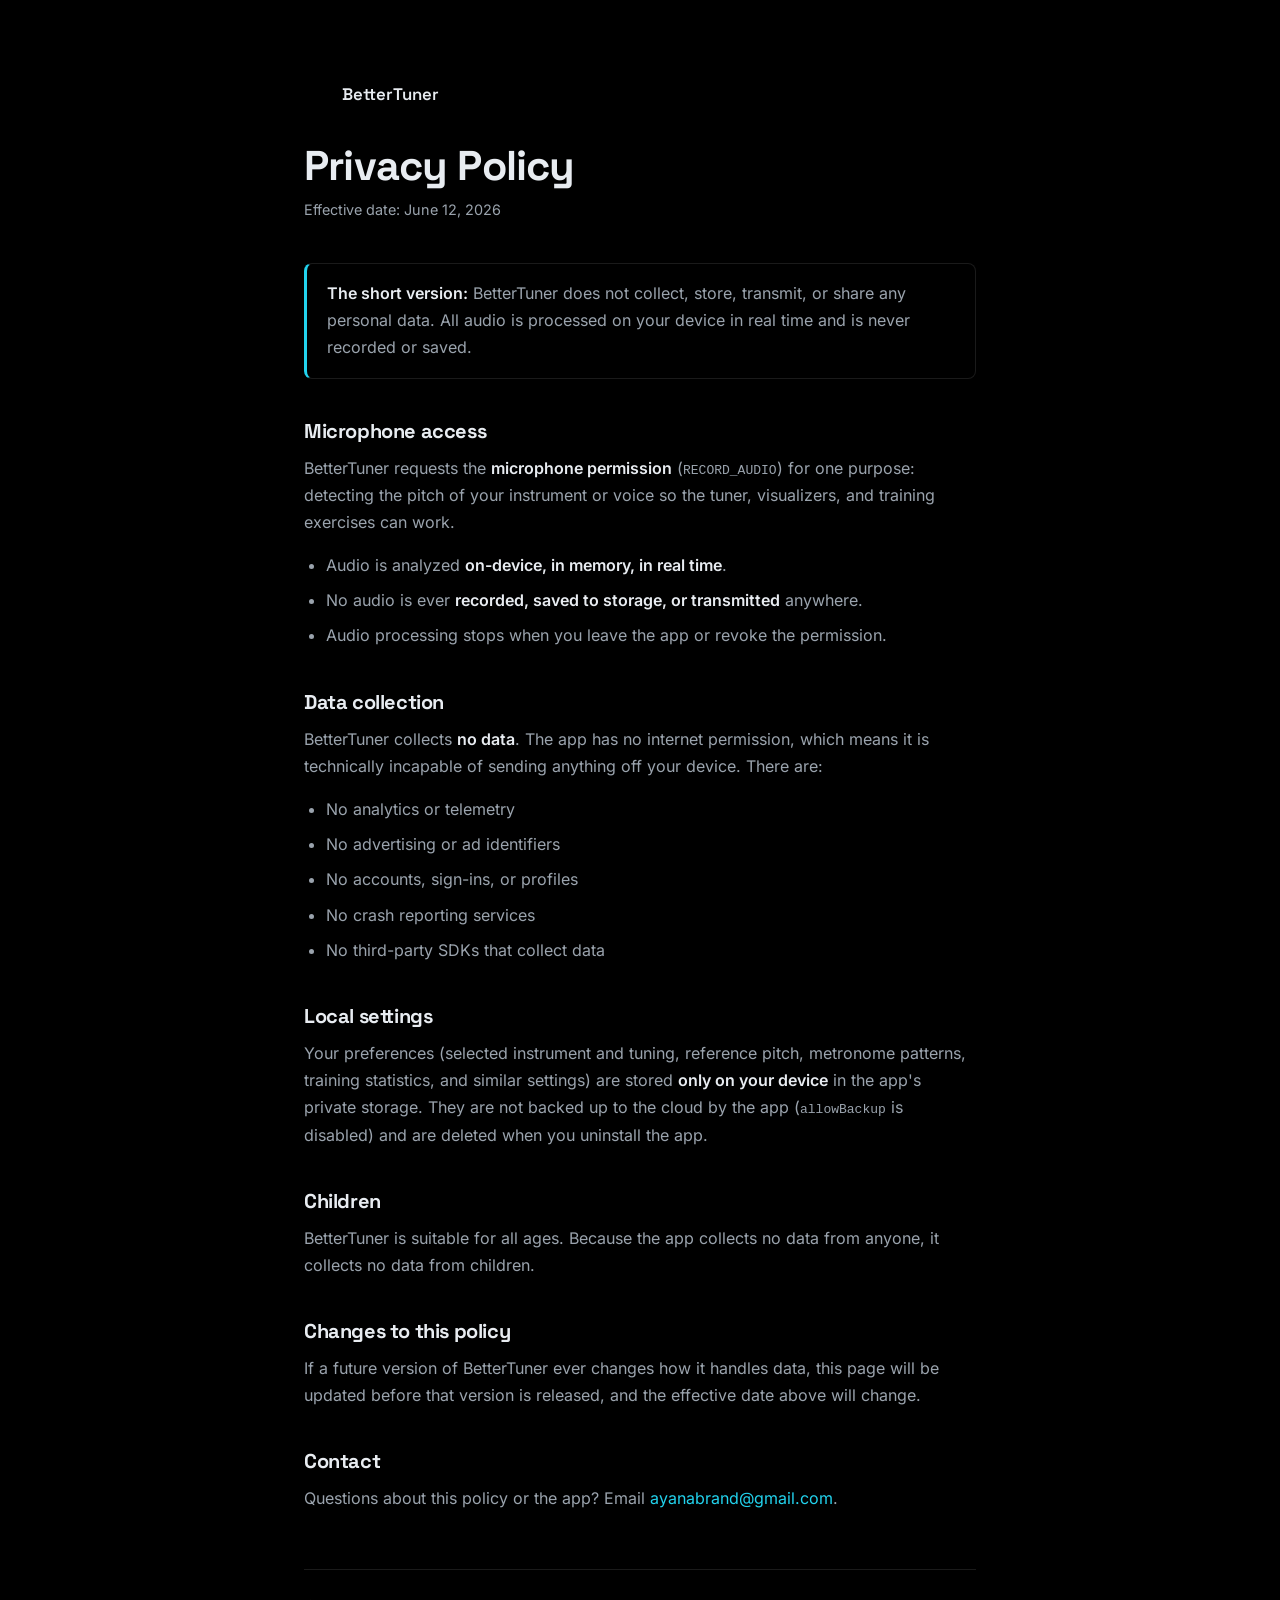
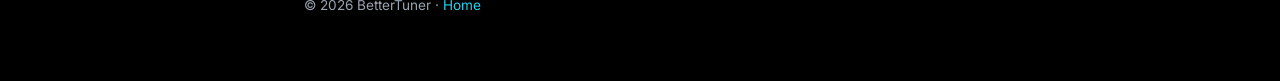
==== privacy.html @ 9a5ba496 "Add privacy policy page for Play Store listing Co-Authored-By: Claude Fable 5 <noreply@anthropic.com" ====
<!DOCTYPE html>
<html lang="en">
<head>
  <meta charset="UTF-8" />
  <meta name="viewport" content="width=device-width, initial-scale=1.0" />
  <meta http-equiv="Content-Security-Policy" content="default-src 'self'; script-src 'self'; style-src 'self' 'unsafe-inline'; img-src 'self' data:; font-src 'self'; connect-src 'self'; object-src 'none'; base-uri 'self'; form-action 'self'" />
  <title>Privacy Policy — BetterTuner</title>
  <meta name="description" content="BetterTuner privacy policy. All audio is processed on-device. No data is collected, stored remotely, or shared." />
  <meta name="theme-color" content="#000000" />
  <link rel="icon" href="assets/favicon.svg" type="image/svg+xml" />
  <link rel="canonical" href="https://bettertuner.com/privacy.html" />
  <link rel="stylesheet" href="assets/fonts.css" />
  <style>
    :root {
      --bg: #000000;
      --text: #e8ecf1;
      --text-dim: #9aa3ad;
      --cyan: #22d3ee;
      --line: rgba(255, 255, 255, 0.10);
    }
    * { box-sizing: border-box; margin: 0; padding: 0; }
    body {
      background: var(--bg);
      color: var(--text);
      font-family: "Inter", system-ui, sans-serif;
      line-height: 1.7;
      -webkit-font-smoothing: antialiased;
    }
    main {
      max-width: 720px;
      margin: 0 auto;
      padding: clamp(32px, 8vw, 80px) 24px 64px;
    }
    h1, h2 {
      font-family: "Space Grotesk", "Inter", system-ui, sans-serif;
      letter-spacing: -0.02em;
      line-height: 1.2;
    }
    h1 { font-size: clamp(1.8rem, 5vw, 2.6rem); margin-bottom: 8px; }
    h2 { font-size: 1.25rem; margin: 40px 0 12px; }
    .meta { color: var(--text-dim); font-size: 0.9rem; margin-bottom: 40px; }
    p, li { color: var(--text-dim); }
    p { margin-bottom: 16px; }
    ul { margin: 0 0 16px 22px; }
    li { margin-bottom: 8px; }
    strong { color: var(--text); font-weight: 600; }
    a { color: var(--cyan); text-decoration: none; }
    a:hover { text-decoration: underline; }
    .brand {
      display: inline-flex;
      align-items: center;
      gap: 10px;
      margin-bottom: 32px;
      font-family: "Space Grotesk", sans-serif;
      font-weight: 600;
      font-size: 1.05rem;
      color: var(--text);
    }
    .brand img { width: 28px; height: 28px; }
    .callout {
      border: 1px solid var(--line);
      border-left: 3px solid var(--cyan);
      border-radius: 8px;
      padding: 16px 20px;
      margin: 24px 0 32px;
    }
    .callout p { margin: 0; }
    footer {
      border-top: 1px solid var(--line);
      margin-top: 56px;
      padding-top: 24px;
      font-size: 0.85rem;
      color: var(--text-dim);
    }
  </style>
</head>
<body>
  <main>
    <a class="brand" href="index.html" aria-label="BetterTuner home">
      <img src="assets/logo.svg" alt="" width="28" height="28" />
      BetterTuner
    </a>

    <h1>Privacy Policy</h1>
    <p class="meta">Effective date: June 12, 2026</p>

    <div class="callout">
      <p><strong>The short version:</strong> BetterTuner does not collect, store, transmit, or share any personal data. All audio is processed on your device in real time and is never recorded or saved.</p>
    </div>

    <h2>Microphone access</h2>
    <p>BetterTuner requests the <strong>microphone permission</strong> (<code>RECORD_AUDIO</code>) for one purpose: detecting the pitch of your instrument or voice so the tuner, visualizers, and training exercises can work.</p>
    <ul>
      <li>Audio is analyzed <strong>on-device, in memory, in real time</strong>.</li>
      <li>No audio is ever <strong>recorded, saved to storage, or transmitted</strong> anywhere.</li>
      <li>Audio processing stops when you leave the app or revoke the permission.</li>
    </ul>

    <h2>Data collection</h2>
    <p>BetterTuner collects <strong>no data</strong>. The app has no internet permission, which means it is technically incapable of sending anything off your device. There are:</p>
    <ul>
      <li>No analytics or telemetry</li>
      <li>No advertising or ad identifiers</li>
      <li>No accounts, sign-ins, or profiles</li>
      <li>No crash reporting services</li>
      <li>No third-party SDKs that collect data</li>
    </ul>

    <h2>Local settings</h2>
    <p>Your preferences (selected instrument and tuning, reference pitch, metronome patterns, training statistics, and similar settings) are stored <strong>only on your device</strong> in the app's private storage. They are not backed up to the cloud by the app (<code>allowBackup</code> is disabled) and are deleted when you uninstall the app.</p>

    <h2>Children</h2>
    <p>BetterTuner is suitable for all ages. Because the app collects no data from anyone, it collects no data from children.</p>

    <h2>Changes to this policy</h2>
    <p>If a future version of BetterTuner ever changes how it handles data, this page will be updated before that version is released, and the effective date above will change.</p>

    <h2>Contact</h2>
    <p>Questions about this policy or the app? Email <a href="mailto:ayanabrand@gmail.com">ayanabrand@gmail.com</a>.</p>

    <footer>
      © <span>2026</span> BetterTuner ·
      <a href="index.html">Home</a>
    </footer>
  </main>
</body>
</html>
---- assets/fonts.css ----
/* Self-hosted fonts — subsetted to what BetterTuner uses.
   Generated from Google Fonts; no third-party requests at runtime. */

/* Inter 400 · latin-ext */
@font-face {
  font-family: 'Inter';
  font-style: normal;
  font-weight: 400;
  font-display: swap;
  src: url(fonts/inter-400-latin-ext.woff2) format('woff2');
  unicode-range: U+0100-02BA, U+02BD-02C5, U+02C7-02CC, U+02CE-02D7, U+02DD-02FF, U+0304, U+0308, U+0329, U+1D00-1DBF, U+1E00-1E9F, U+1EF2-1EFF, U+2020, U+20A0-20AB, U+20AD-20C0, U+2113, U+2C60-2C7F, U+A720-A7FF;
}

/* Inter 400 · latin */
@font-face {
  font-family: 'Inter';
  font-style: normal;
  font-weight: 400;
  font-display: swap;
  src: url(fonts/inter-400-latin.woff2) format('woff2');
  unicode-range: U+0000-00FF, U+0131, U+0152-0153, U+02BB-02BC, U+02C6, U+02DA, U+02DC, U+0304, U+0308, U+0329, U+2000-206F, U+20AC, U+2122, U+2191, U+2193, U+2212, U+2215, U+FEFF, U+FFFD;
}

/* Inter 500 · latin-ext */
@font-face {
  font-family: 'Inter';
  font-style: normal;
  font-weight: 500;
  font-display: swap;
  src: url(fonts/inter-500-latin-ext.woff2) format('woff2');
  unicode-range: U+0100-02BA, U+02BD-02C5, U+02C7-02CC, U+02CE-02D7, U+02DD-02FF, U+0304, U+0308, U+0329, U+1D00-1DBF, U+1E00-1E9F, U+1EF2-1EFF, U+2020, U+20A0-20AB, U+20AD-20C0, U+2113, U+2C60-2C7F, U+A720-A7FF;
}

/* Inter 500 · latin */
@font-face {
  font-family: 'Inter';
  font-style: normal;
  font-weight: 500;
  font-display: swap;
  src: url(fonts/inter-500-latin.woff2) format('woff2');
  unicode-range: U+0000-00FF, U+0131, U+0152-0153, U+02BB-02BC, U+02C6, U+02DA, U+02DC, U+0304, U+0308, U+0329, U+2000-206F, U+20AC, U+2122, U+2191, U+2193, U+2212, U+2215, U+FEFF, U+FFFD;
}

/* Inter 600 · latin-ext */
@font-face {
  font-family: 'Inter';
  font-style: normal;
  font-weight: 600;
  font-display: swap;
  src: url(fonts/inter-600-latin-ext.woff2) format('woff2');
  unicode-range: U+0100-02BA, U+02BD-02C5, U+02C7-02CC, U+02CE-02D7, U+02DD-02FF, U+0304, U+0308, U+0329, U+1D00-1DBF, U+1E00-1E9F, U+1EF2-1EFF, U+2020, U+20A0-20AB, U+20AD-20C0, U+2113, U+2C60-2C7F, U+A720-A7FF;
}

/* Inter 600 · latin */
@font-face {
  font-family: 'Inter';
  font-style: normal;
  font-weight: 600;
  font-display: swap;
  src: url(fonts/inter-600-latin.woff2) format('woff2');
  unicode-range: U+0000-00FF, U+0131, U+0152-0153, U+02BB-02BC, U+02C6, U+02DA, U+02DC, U+0304, U+0308, U+0329, U+2000-206F, U+20AC, U+2122, U+2191, U+2193, U+2212, U+2215, U+FEFF, U+FFFD;
}

/* Noto Sans Bengali 400 · bengali */
@font-face {
  font-family: 'Noto Sans Bengali';
  font-style: normal;
  font-weight: 400;
  font-stretch: 100%;
  font-display: swap;
  src: url(fonts/noto-sans-bengali-400-bengali.woff2) format('woff2');
  unicode-range: U+0951-0952, U+0964-0965, U+0980-09FE, U+1CD0, U+1CD2, U+1CD5-1CD6, U+1CD8, U+1CE1, U+1CEA, U+1CED, U+1CF2, U+1CF5-1CF7, U+200C-200D, U+20B9, U+25CC, U+A8F1;
}

/* Noto Sans Bengali 500 · bengali */
@font-face {
  font-family: 'Noto Sans Bengali';
  font-style: normal;
  font-weight: 500;
  font-stretch: 100%;
  font-display: swap;
  src: url(fonts/noto-sans-bengali-500-bengali.woff2) format('woff2');
  unicode-range: U+0951-0952, U+0964-0965, U+0980-09FE, U+1CD0, U+1CD2, U+1CD5-1CD6, U+1CD8, U+1CE1, U+1CEA, U+1CED, U+1CF2, U+1CF5-1CF7, U+200C-200D, U+20B9, U+25CC, U+A8F1;
}

/* Noto Sans Bengali 600 · bengali */
@font-face {
  font-family: 'Noto Sans Bengali';
  font-style: normal;
  font-weight: 600;
  font-stretch: 100%;
  font-display: swap;
  src: url(fonts/noto-sans-bengali-600-bengali.woff2) format('woff2');
  unicode-range: U+0951-0952, U+0964-0965, U+0980-09FE, U+1CD0, U+1CD2, U+1CD5-1CD6, U+1CD8, U+1CE1, U+1CEA, U+1CED, U+1CF2, U+1CF5-1CF7, U+200C-200D, U+20B9, U+25CC, U+A8F1;
}

/* Space Grotesk 400 · latin-ext */
@font-face {
  font-family: 'Space Grotesk';
  font-style: normal;
  font-weight: 400;
  font-display: swap;
  src: url(fonts/space-grotesk-400-latin-ext.woff2) format('woff2');
  unicode-range: U+0100-02BA, U+02BD-02C5, U+02C7-02CC, U+02CE-02D7, U+02DD-02FF, U+0304, U+0308, U+0329, U+1D00-1DBF, U+1E00-1E9F, U+1EF2-1EFF, U+2020, U+20A0-20AB, U+20AD-20C0, U+2113, U+2C60-2C7F, U+A720-A7FF;
}

/* Space Grotesk 400 · latin */
@font-face {
  font-family: 'Space Grotesk';
  font-style: normal;
  font-weight: 400;
  font-display: swap;
  src: url(fonts/space-grotesk-400-latin.woff2) format('woff2');
  unicode-range: U+0000-00FF, U+0131, U+0152-0153, U+02BB-02BC, U+02C6, U+02DA, U+02DC, U+0304, U+0308, U+0329, U+2000-206F, U+20AC, U+2122, U+2191, U+2193, U+2212, U+2215, U+FEFF, U+FFFD;
}

/* Space Grotesk 500 · latin-ext */
@font-face {
  font-family: 'Space Grotesk';
  font-style: normal;
  font-weight: 500;
  font-display: swap;
  src: url(fonts/space-grotesk-500-latin-ext.woff2) format('woff2');
  unicode-range: U+0100-02BA, U+02BD-02C5, U+02C7-02CC, U+02CE-02D7, U+02DD-02FF, U+0304, U+0308, U+0329, U+1D00-1DBF, U+1E00-1E9F, U+1EF2-1EFF, U+2020, U+20A0-20AB, U+20AD-20C0, U+2113, U+2C60-2C7F, U+A720-A7FF;
}

/* Space Grotesk 500 · latin */
@font-face {
  font-family: 'Space Grotesk';
  font-style: normal;
  font-weight: 500;
  font-display: swap;
  src: url(fonts/space-grotesk-500-latin.woff2) format('woff2');
  unicode-range: U+0000-00FF, U+0131, U+0152-0153, U+02BB-02BC, U+02C6, U+02DA, U+02DC, U+0304, U+0308, U+0329, U+2000-206F, U+20AC, U+2122, U+2191, U+2193, U+2212, U+2215, U+FEFF, U+FFFD;
}

/* Space Grotesk 600 · latin-ext */
@font-face {
  font-family: 'Space Grotesk';
  font-style: normal;
  font-weight: 600;
  font-display: swap;
  src: url(fonts/space-grotesk-600-latin-ext.woff2) format('woff2');
  unicode-range: U+0100-02BA, U+02BD-02C5, U+02C7-02CC, U+02CE-02D7, U+02DD-02FF, U+0304, U+0308, U+0329, U+1D00-1DBF, U+1E00-1E9F, U+1EF2-1EFF, U+2020, U+20A0-20AB, U+20AD-20C0, U+2113, U+2C60-2C7F, U+A720-A7FF;
}

/* Space Grotesk 600 · latin */
@font-face {
  font-family: 'Space Grotesk';
  font-style: normal;
  font-weight: 600;
  font-display: swap;
  src: url(fonts/space-grotesk-600-latin.woff2) format('woff2');
  unicode-range: U+0000-00FF, U+0131, U+0152-0153, U+02BB-02BC, U+02C6, U+02DA, U+02DC, U+0304, U+0308, U+0329, U+2000-206F, U+20AC, U+2122, U+2191, U+2193, U+2212, U+2215, U+FEFF, U+FFFD;
}

/* Space Grotesk 700 · latin-ext */
@font-face {
  font-family: 'Space Grotesk';
  font-style: normal;
  font-weight: 700;
  font-display: swap;
  src: url(fonts/space-grotesk-700-latin-ext.woff2) format('woff2');
  unicode-range: U+0100-02BA, U+02BD-02C5, U+02C7-02CC, U+02CE-02D7, U+02DD-02FF, U+0304, U+0308, U+0329, U+1D00-1DBF, U+1E00-1E9F, U+1EF2-1EFF, U+2020, U+20A0-20AB, U+20AD-20C0, U+2113, U+2C60-2C7F, U+A720-A7FF;
}

/* Space Grotesk 700 · latin */
@font-face {
  font-family: 'Space Grotesk';
  font-style: normal;
  font-weight: 700;
  font-display: swap;
  src: url(fonts/space-grotesk-700-latin.woff2) format('woff2');
  unicode-range: U+0000-00FF, U+0131, U+0152-0153, U+02BB-02BC, U+02C6, U+02DA, U+02DC, U+0304, U+0308, U+0329, U+2000-206F, U+20AC, U+2122, U+2191, U+2193, U+2212, U+2215, U+FEFF, U+FFFD;
}
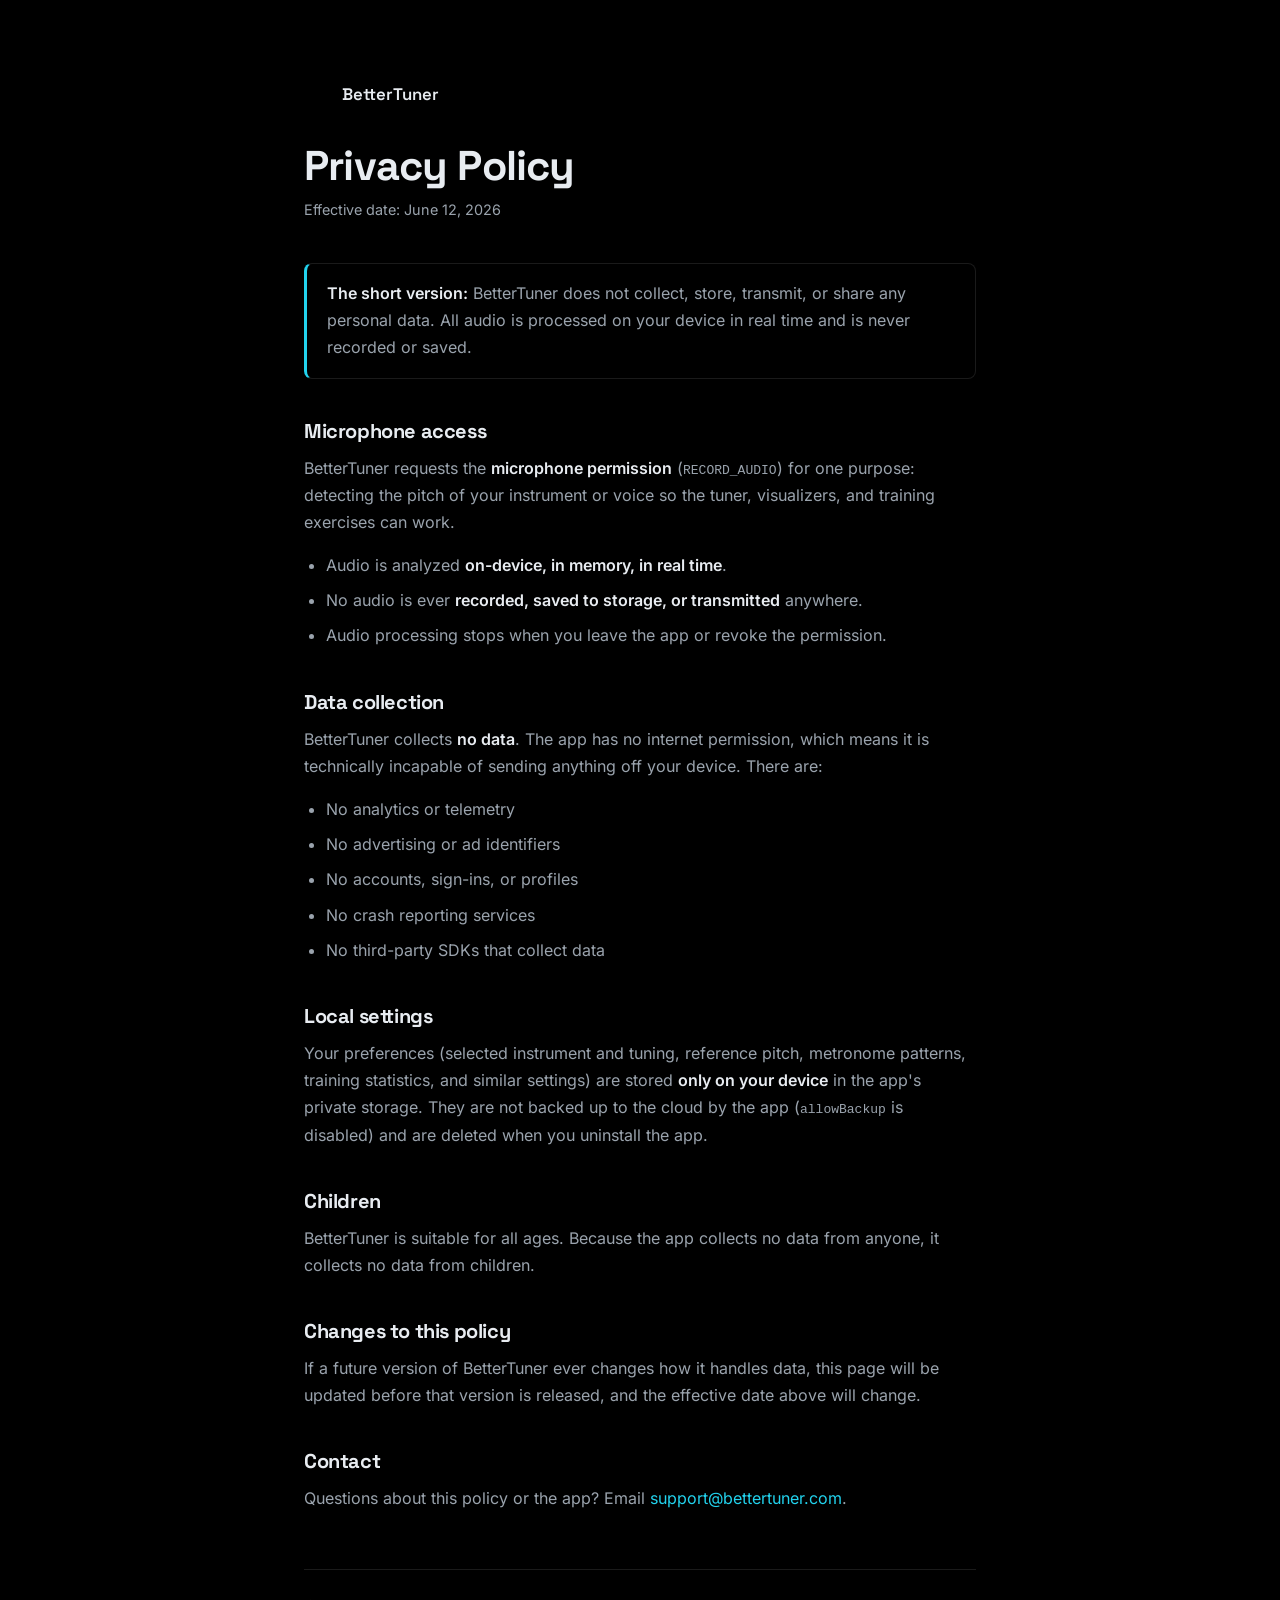
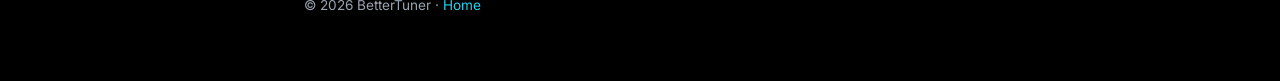
==== commit 1a9bfd62: "Use support@bettertuner.com as privacy contact Co-Authored-By: Claude Fable 5 <noreply@anthropic.com" ====
--- a/privacy.html
+++ b/privacy.html
@@ -116,7 +116,7 @@
     <p>If a future version of BetterTuner ever changes how it handles data, this page will be updated before that version is released, and the effective date above will change.</p>
 
     <h2>Contact</h2>
-    <p>Questions about this policy or the app? Email <a href="mailto:ayanabrand@gmail.com">ayanabrand@gmail.com</a>.</p>
+    <p>Questions about this policy or the app? Email <a href="mailto:support@bettertuner.com">support@bettertuner.com</a>.</p>
 
     <footer>
       © <span>2026</span> BetterTuner ·
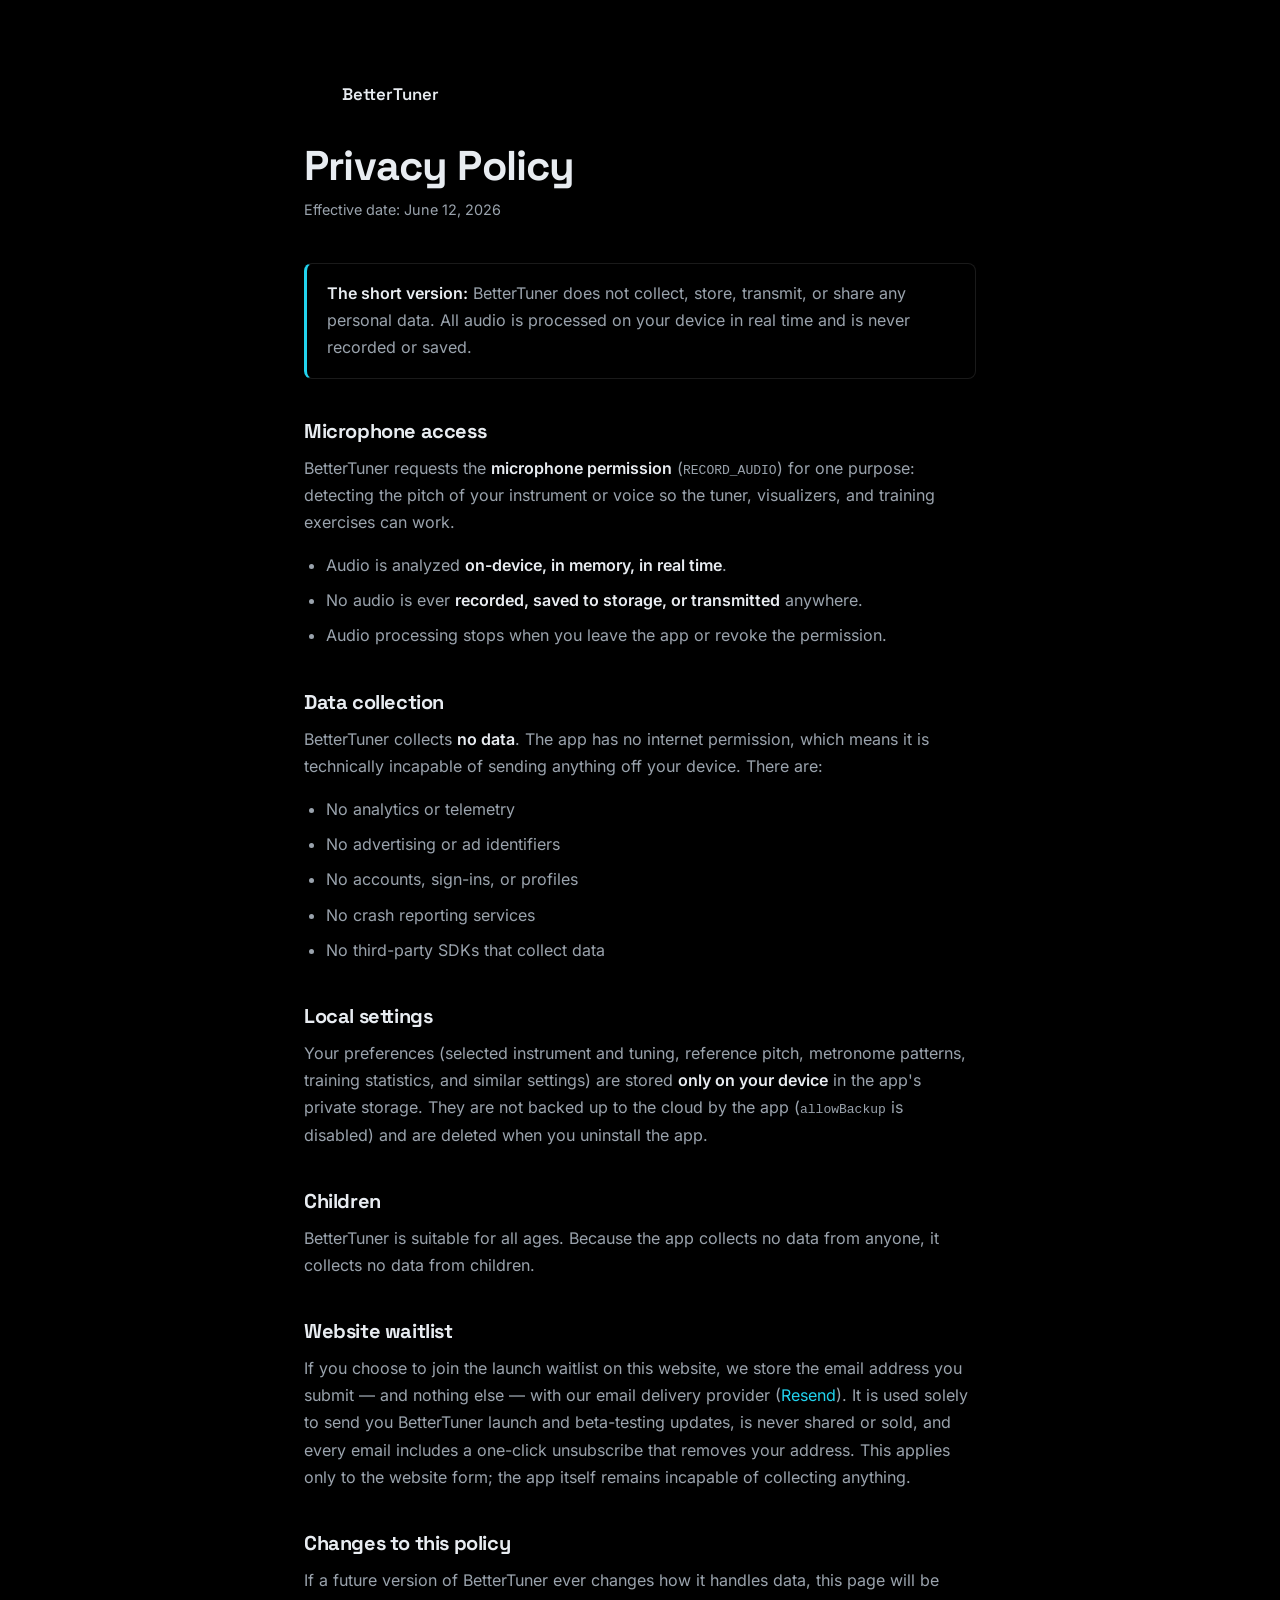
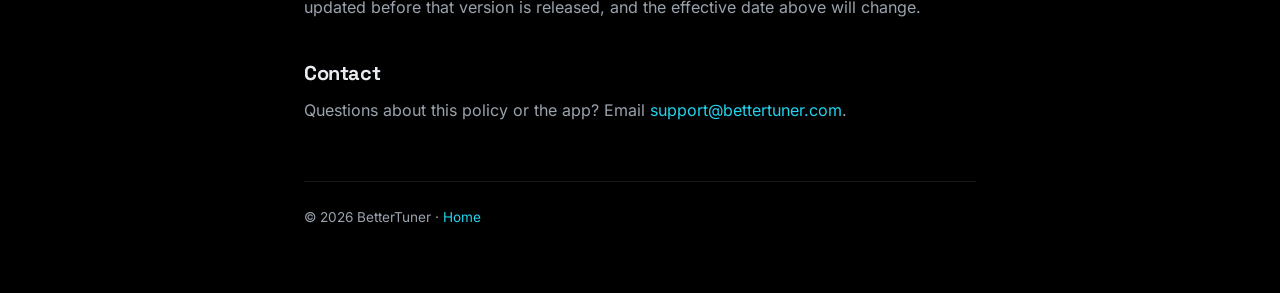
==== commit 8bab1ca9: "Waitlist capture, app-true previews, and a chord trainer card - Replace passive "coming soon" CTAs w" ====
--- a/privacy.html
+++ b/privacy.html
@@ -112,6 +112,9 @@
     <h2>Children</h2>
     <p>BetterTuner is suitable for all ages. Because the app collects no data from anyone, it collects no data from children.</p>
 
+    <h2>Website waitlist</h2>
+    <p>If you choose to join the launch waitlist on this website, we store the email address you submit — and nothing else — with our email delivery provider (<a href="https://resend.com" rel="noopener">Resend</a>). It is used solely to send you BetterTuner launch and beta-testing updates, is never shared or sold, and every email includes a one-click unsubscribe that removes your address. This applies only to the website form; the app itself remains incapable of collecting anything.</p>
+
     <h2>Changes to this policy</h2>
     <p>If a future version of BetterTuner ever changes how it handles data, this page will be updated before that version is released, and the effective date above will change.</p>
 
